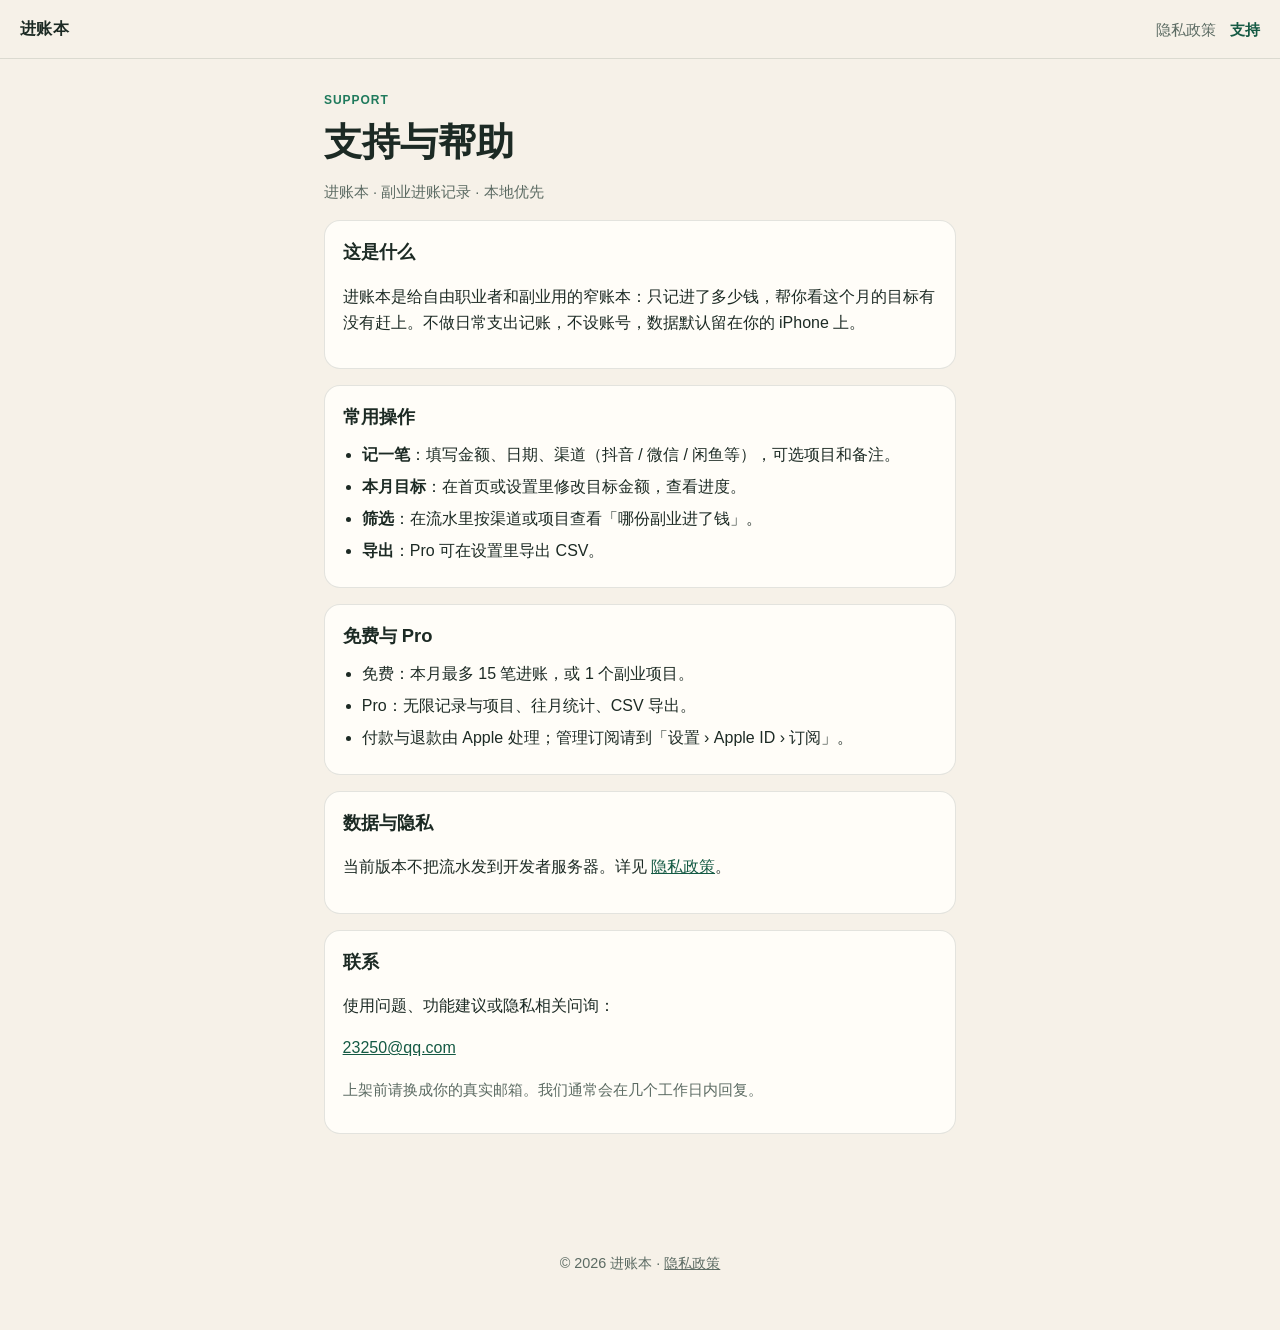
==== support.html @ 4bf45e74 "Host 进账本 privacy and support pages for App Store" ====
<!DOCTYPE html>
<html lang="zh-Hans">
<head>
  <meta charset="utf-8" />
  <meta name="viewport" content="width=device-width, initial-scale=1" />
  <title>支持 · 进账本</title>
  <meta name="description" content="进账本使用帮助与联系方式。" />
  <link rel="stylesheet" href="styles.css" />
</head>
<body>
  <header class="top">
    <a class="brand" href="index.html">进账本</a>
    <nav>
      <a href="privacy.html">隐私政策</a>
      <a href="support.html" aria-current="page">支持</a>
    </nav>
  </header>

  <main class="wrap">
    <p class="eyebrow">Support</p>
    <h1>支持与帮助</h1>
    <p class="meta">进账本 · 副业进账记录 · 本地优先</p>

    <section>
      <h2>这是什么</h2>
      <p>进账本是给自由职业者和副业用的窄账本：只记进了多少钱，帮你看这个月的目标有没有赶上。不做日常支出记账，不设账号，数据默认留在你的 iPhone 上。</p>
    </section>

    <section>
      <h2>常用操作</h2>
      <ul>
        <li><strong>记一笔</strong>：填写金额、日期、渠道（抖音 / 微信 / 闲鱼等），可选项目和备注。</li>
        <li><strong>本月目标</strong>：在首页或设置里修改目标金额，查看进度。</li>
        <li><strong>筛选</strong>：在流水里按渠道或项目查看「哪份副业进了钱」。</li>
        <li><strong>导出</strong>：Pro 可在设置里导出 CSV。</li>
      </ul>
    </section>

    <section>
      <h2>免费与 Pro</h2>
      <ul>
        <li>免费：本月最多 15 笔进账，或 1 个副业项目。</li>
        <li>Pro：无限记录与项目、往月统计、CSV 导出。</li>
        <li>付款与退款由 Apple 处理；管理订阅请到「设置 › Apple ID › 订阅」。</li>
      </ul>
    </section>

    <section>
      <h2>数据与隐私</h2>
      <p>当前版本不把流水发到开发者服务器。详见 <a href="privacy.html">隐私政策</a>。</p>
    </section>

    <section>
      <h2>联系</h2>
      <p>使用问题、功能建议或隐私相关问询：</p>
      <p><a id="contact-email" href="mailto:23250@qq.com">23250@qq.com</a></p>
      <p class="note">上架前请换成你的真实邮箱。我们通常会在几个工作日内回复。</p>
    </section>
  </main>

  <footer class="foot">
    <p>© 2026 进账本 · <a href="privacy.html">隐私政策</a></p>
  </footer>
</body>
</html>
---- styles.css ----
:root {
  --ink: #1c2a24;
  --muted: #5c6b63;
  --paper: #f6f1e8;
  --card: #fffdf8;
  --jade: #1f7a5c;
  --jade-deep: #155a44;
  --line: rgba(28, 42, 36, 0.12);
  --max: 42rem;
}
@media (prefers-color-scheme: dark) {
  :root {
    --ink: #e8f0eb;
    --muted: #a7b5ad;
    --paper: #121a16;
    --card: #1a2420;
    --jade: #3dba8c;
    --jade-deep: #62d4a8;
    --line: rgba(232, 240, 235, 0.14);
  }
}
* { box-sizing: border-box; }
html { scroll-behavior: smooth; }
body {
  margin: 0;
  font-family: -apple-system, BlinkMacSystemFont, "Segoe UI", "PingFang SC", "Hiragino Sans GB", "Noto Sans CJK SC", sans-serif;
  color: var(--ink);
  background: var(--paper);
  line-height: 1.65;
}
a { color: var(--jade-deep); }
.top {
  display: flex;
  justify-content: space-between;
  align-items: center;
  gap: 1rem;
  padding: 1rem 1.25rem;
  border-bottom: 1px solid var(--line);
  position: sticky;
  top: 0;
  backdrop-filter: blur(10px);
  background: color-mix(in srgb, var(--paper) 86%, transparent);
}
.brand {
  font-weight: 700;
  text-decoration: none;
  color: var(--ink);
  letter-spacing: 0.02em;
}
nav { display: flex; gap: 0.9rem; }
nav a {
  text-decoration: none;
  color: var(--muted);
  font-size: 0.95rem;
}
nav a[aria-current="page"] { color: var(--jade-deep); font-weight: 600; }
.wrap {
  max-width: var(--max);
  margin: 0 auto;
  padding: 2rem 1.25rem 4rem;
}
.hero { padding-top: 4rem; }
.eyebrow {
  text-transform: uppercase;
  letter-spacing: 0.08em;
  font-size: 0.75rem;
  color: var(--jade);
  font-weight: 700;
  margin: 0 0 0.5rem;
}
h1 { font-size: clamp(1.8rem, 4vw, 2.4rem); line-height: 1.2; margin: 0 0 0.6rem; }
h2 { font-size: 1.15rem; margin: 1.8rem 0 0.6rem; }
.meta, .note { color: var(--muted); font-size: 0.92rem; }
.lede { font-size: 1.1rem; color: var(--muted); max-width: 30rem; }
section {
  background: var(--card);
  border: 1px solid var(--line);
  border-radius: 16px;
  padding: 1rem 1.1rem;
  margin: 1rem 0;
}
section h2 { margin-top: 0; }
ul { padding-left: 1.2rem; margin: 0.4rem 0; }
li { margin: 0.35rem 0; }
hr {
  border: 0;
  border-top: 1px solid var(--line);
  margin: 2rem 0;
}
.actions { display: flex; flex-wrap: wrap; gap: 0.75rem; margin: 1.5rem 0; }
.btn {
  display: inline-block;
  padding: 0.7rem 1.05rem;
  border-radius: 999px;
  background: var(--jade);
  color: white;
  text-decoration: none;
  font-weight: 600;
}
.btn.ghost {
  background: transparent;
  color: var(--jade-deep);
  border: 1px solid var(--line);
}
.foot {
  padding: 1.5rem 1.25rem 2.5rem;
  text-align: center;
  color: var(--muted);
  font-size: 0.9rem;
}
.foot a { color: var(--muted); }
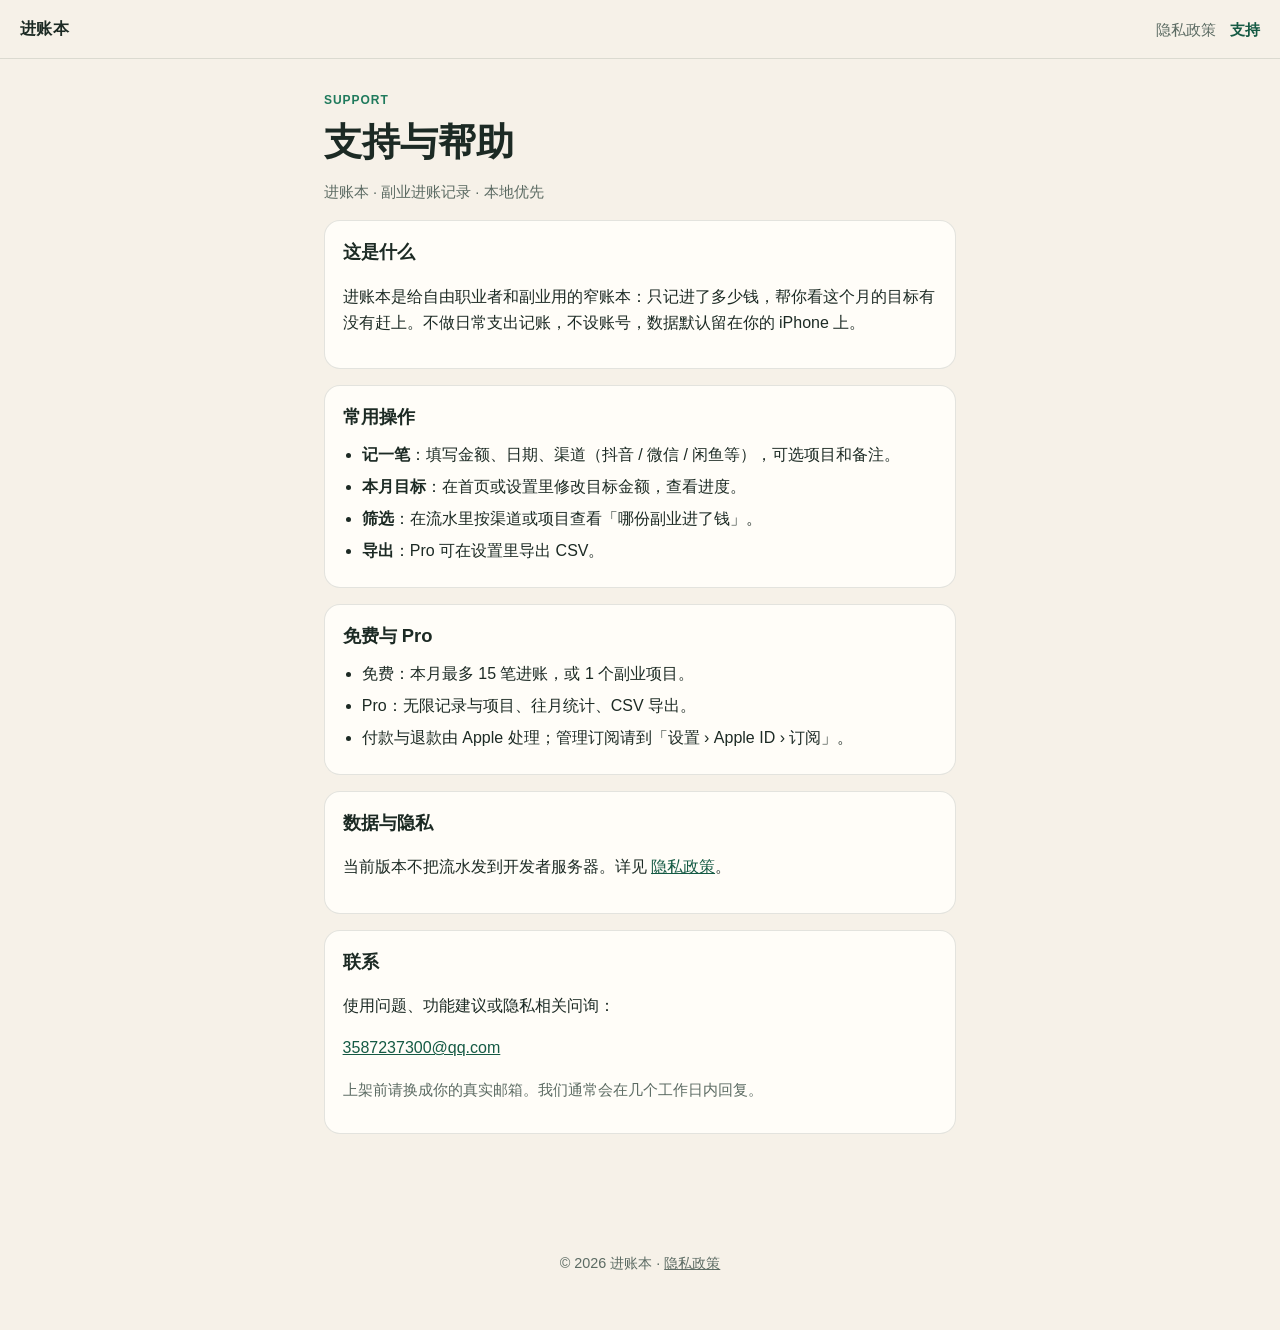
==== commit b6df7508: "Fix support email to 3587237300@qq.com" ====
--- a/support.html
+++ b/support.html
@@ -53,7 +53,7 @@
     <section>
       <h2>联系</h2>
       <p>使用问题、功能建议或隐私相关问询：</p>
-      <p><a id="contact-email" href="mailto:23250@qq.com">23250@qq.com</a></p>
+      <p><a id="contact-email" href="mailto:3587237300@qq.com">3587237300@qq.com</a></p>
       <p class="note">上架前请换成你的真实邮箱。我们通常会在几个工作日内回复。</p>
     </section>
   </main>
